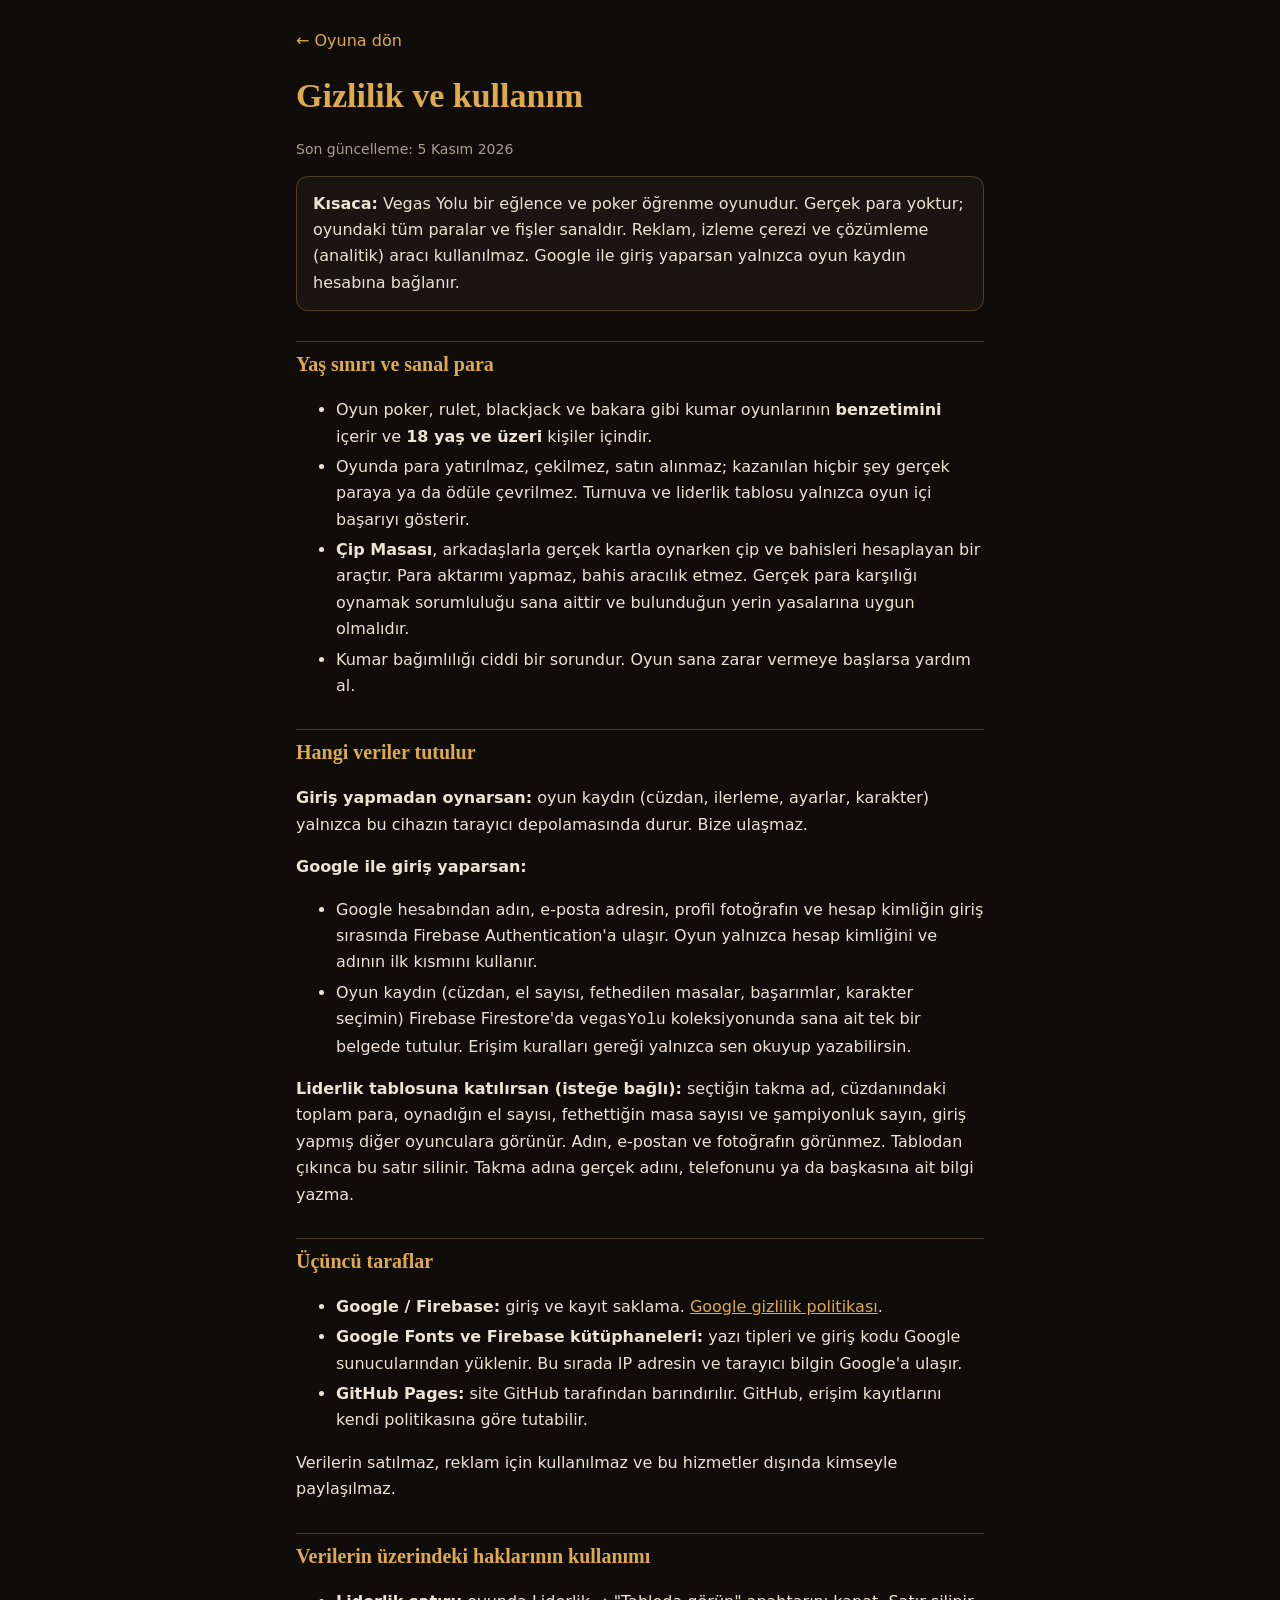
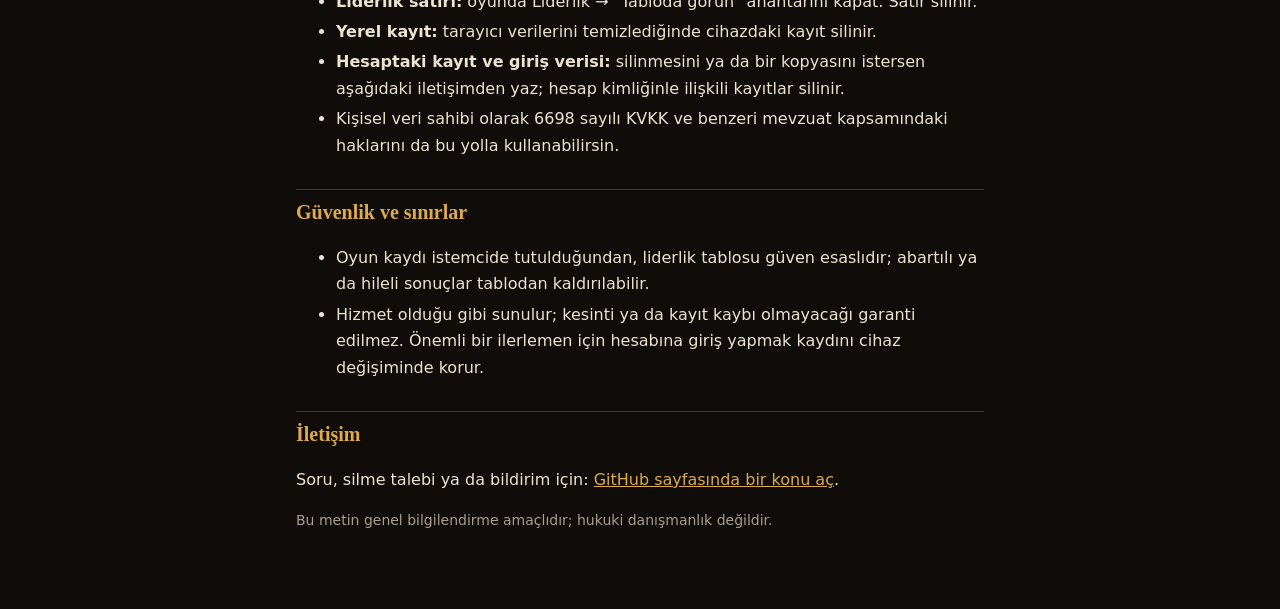
==== kaynak/gizlilik.html @ 66131442 "Gizlilik sayfası, 18+ ve sanal para uyarısı, Çip Masası notu Co-Authored-By: Claude Sonnet 5.5 <nore" ====
<!doctype html>
<html lang="tr">
<head>
<meta charset="utf-8">
<meta name="viewport" content="width=device-width, initial-scale=1">
<meta name="theme-color" content="#0f0c0a">
<link rel="icon" type="image/png" href="ikon.png">
<title>Gizlilik · Vegas Yolu</title>
<style>
:root{--bg:#0f0c0a;--card:#1a1511;--ink:#ece4d3;--muted:#a99f90;--gold:#ddab4b;--line:rgba(221,171,75,.28)}
*{box-sizing:border-box}
body{margin:0;background:var(--bg);color:var(--ink);font:16px/1.65 Manrope,system-ui,-apple-system,"Segoe UI",sans-serif}
main{max-width:720px;margin:0 auto;padding:28px 16px 64px}
h1{font-family:Georgia,"Bodoni Moda",serif;color:var(--gold);font-size:34px;margin:8px 0 4px}
h2{font-family:Georgia,"Bodoni Moda",serif;color:var(--gold);font-size:20px;margin:30px 0 6px;padding-top:6px;border-top:1px solid var(--line)}
p,li{color:var(--ink)}
li{margin:4px 0}
.muted{color:var(--muted);font-size:14px}
a{color:var(--gold)}
.box{background:var(--card);border:1px solid var(--line);border-radius:12px;padding:14px 16px;margin:14px 0}
.back{display:inline-block;margin-bottom:6px;text-decoration:none}
</style>
</head>
<body>
<main>
<a class="back" href="./">← Oyuna dön</a>
<h1>Gizlilik ve kullanım</h1>
<p class="muted">Son güncelleme: 5 Kasım 2026</p>

<div class="box"><b>Kısaca:</b> Vegas Yolu bir eğlence ve poker öğrenme oyunudur. Gerçek para yoktur; oyundaki tüm paralar ve fişler sanaldır. Reklam, izleme çerezi ve çözümleme (analitik) aracı kullanılmaz. Google ile giriş yaparsan yalnızca oyun kaydın hesabına bağlanır.</div>

<h2>Yaş sınırı ve sanal para</h2>
<ul>
<li>Oyun poker, rulet, blackjack ve bakara gibi kumar oyunlarının <b>benzetimini</b> içerir ve <b>18 yaş ve üzeri</b> kişiler içindir.</li>
<li>Oyunda para yatırılmaz, çekilmez, satın alınmaz; kazanılan hiçbir şey gerçek paraya ya da ödüle çevrilmez. Turnuva ve liderlik tablosu yalnızca oyun içi başarıyı gösterir.</li>
<li><b>Çip Masası</b>, arkadaşlarla gerçek kartla oynarken çip ve bahisleri hesaplayan bir araçtır. Para aktarımı yapmaz, bahis aracılık etmez. Gerçek para karşılığı oynamak sorumluluğu sana aittir ve bulunduğun yerin yasalarına uygun olmalıdır.</li>
<li>Kumar bağımlılığı ciddi bir sorundur. Oyun sana zarar vermeye başlarsa yardım al.</li>
</ul>

<h2>Hangi veriler tutulur</h2>
<p><b>Giriş yapmadan oynarsan:</b> oyun kaydın (cüzdan, ilerleme, ayarlar, karakter) yalnızca bu cihazın tarayıcı depolamasında durur. Bize ulaşmaz.</p>
<p><b>Google ile giriş yaparsan:</b></p>
<ul>
<li>Google hesabından adın, e-posta adresin, profil fotoğrafın ve hesap kimliğin giriş sırasında Firebase Authentication'a ulaşır. Oyun yalnızca hesap kimliğini ve adının ilk kısmını kullanır.</li>
<li>Oyun kaydın (cüzdan, el sayısı, fethedilen masalar, başarımlar, karakter seçimin) Firebase Firestore'da <code>vegasYolu</code> koleksiyonunda sana ait tek bir belgede tutulur. Erişim kuralları gereği yalnızca sen okuyup yazabilirsin.</li>
</ul>
<p><b>Liderlik tablosuna katılırsan (isteğe bağlı):</b> seçtiğin takma ad, cüzdanındaki toplam para, oynadığın el sayısı, fethettiğin masa sayısı ve şampiyonluk sayın, giriş yapmış diğer oyunculara görünür. Adın, e-postan ve fotoğrafın görünmez. Tablodan çıkınca bu satır silinir. Takma adına gerçek adını, telefonunu ya da başkasına ait bilgi yazma.</p>

<h2>Üçüncü taraflar</h2>
<ul>
<li><b>Google / Firebase:</b> giriş ve kayıt saklama. <a href="https://policies.google.com/privacy" rel="noopener">Google gizlilik politikası</a>.</li>
<li><b>Google Fonts ve Firebase kütüphaneleri:</b> yazı tipleri ve giriş kodu Google sunucularından yüklenir. Bu sırada IP adresin ve tarayıcı bilgin Google'a ulaşır.</li>
<li><b>GitHub Pages:</b> site GitHub tarafından barındırılır. GitHub, erişim kayıtlarını kendi politikasına göre tutabilir.</li>
</ul>
<p>Verilerin satılmaz, reklam için kullanılmaz ve bu hizmetler dışında kimseyle paylaşılmaz.</p>

<h2>Verilerin üzerindeki haklarının kullanımı</h2>
<ul>
<li><b>Liderlik satırı:</b> oyunda Liderlik → "Tabloda görün" anahtarını kapat. Satır silinir.</li>
<li><b>Yerel kayıt:</b> tarayıcı verilerini temizlediğinde cihazdaki kayıt silinir.</li>
<li><b>Hesaptaki kayıt ve giriş verisi:</b> silinmesini ya da bir kopyasını istersen aşağıdaki iletişimden yaz; hesap kimliğinle ilişkili kayıtlar silinir.</li>
<li>Kişisel veri sahibi olarak 6698 sayılı KVKK ve benzeri mevzuat kapsamındaki haklarını da bu yolla kullanabilirsin.</li>
</ul>

<h2>Güvenlik ve sınırlar</h2>
<ul>
<li>Oyun kaydı istemcide tutulduğundan, liderlik tablosu güven esaslıdır; abartılı ya da hileli sonuçlar tablodan kaldırılabilir.</li>
<li>Hizmet olduğu gibi sunulur; kesinti ya da kayıt kaybı olmayacağı garanti edilmez. Önemli bir ilerlemen için hesabına giriş yapmak kaydını cihaz değişiminde korur.</li>
</ul>

<h2>İletişim</h2>
<p>Soru, silme talebi ya da bildirim için: <a href="https://github.com/eymenefe982/vegas-yolu/issues" rel="noopener">GitHub sayfasında bir konu aç</a>.</p>
<p class="muted">Bu metin genel bilgilendirme amaçlıdır; hukuki danışmanlık değildir.</p>
</main>
</body>
</html>
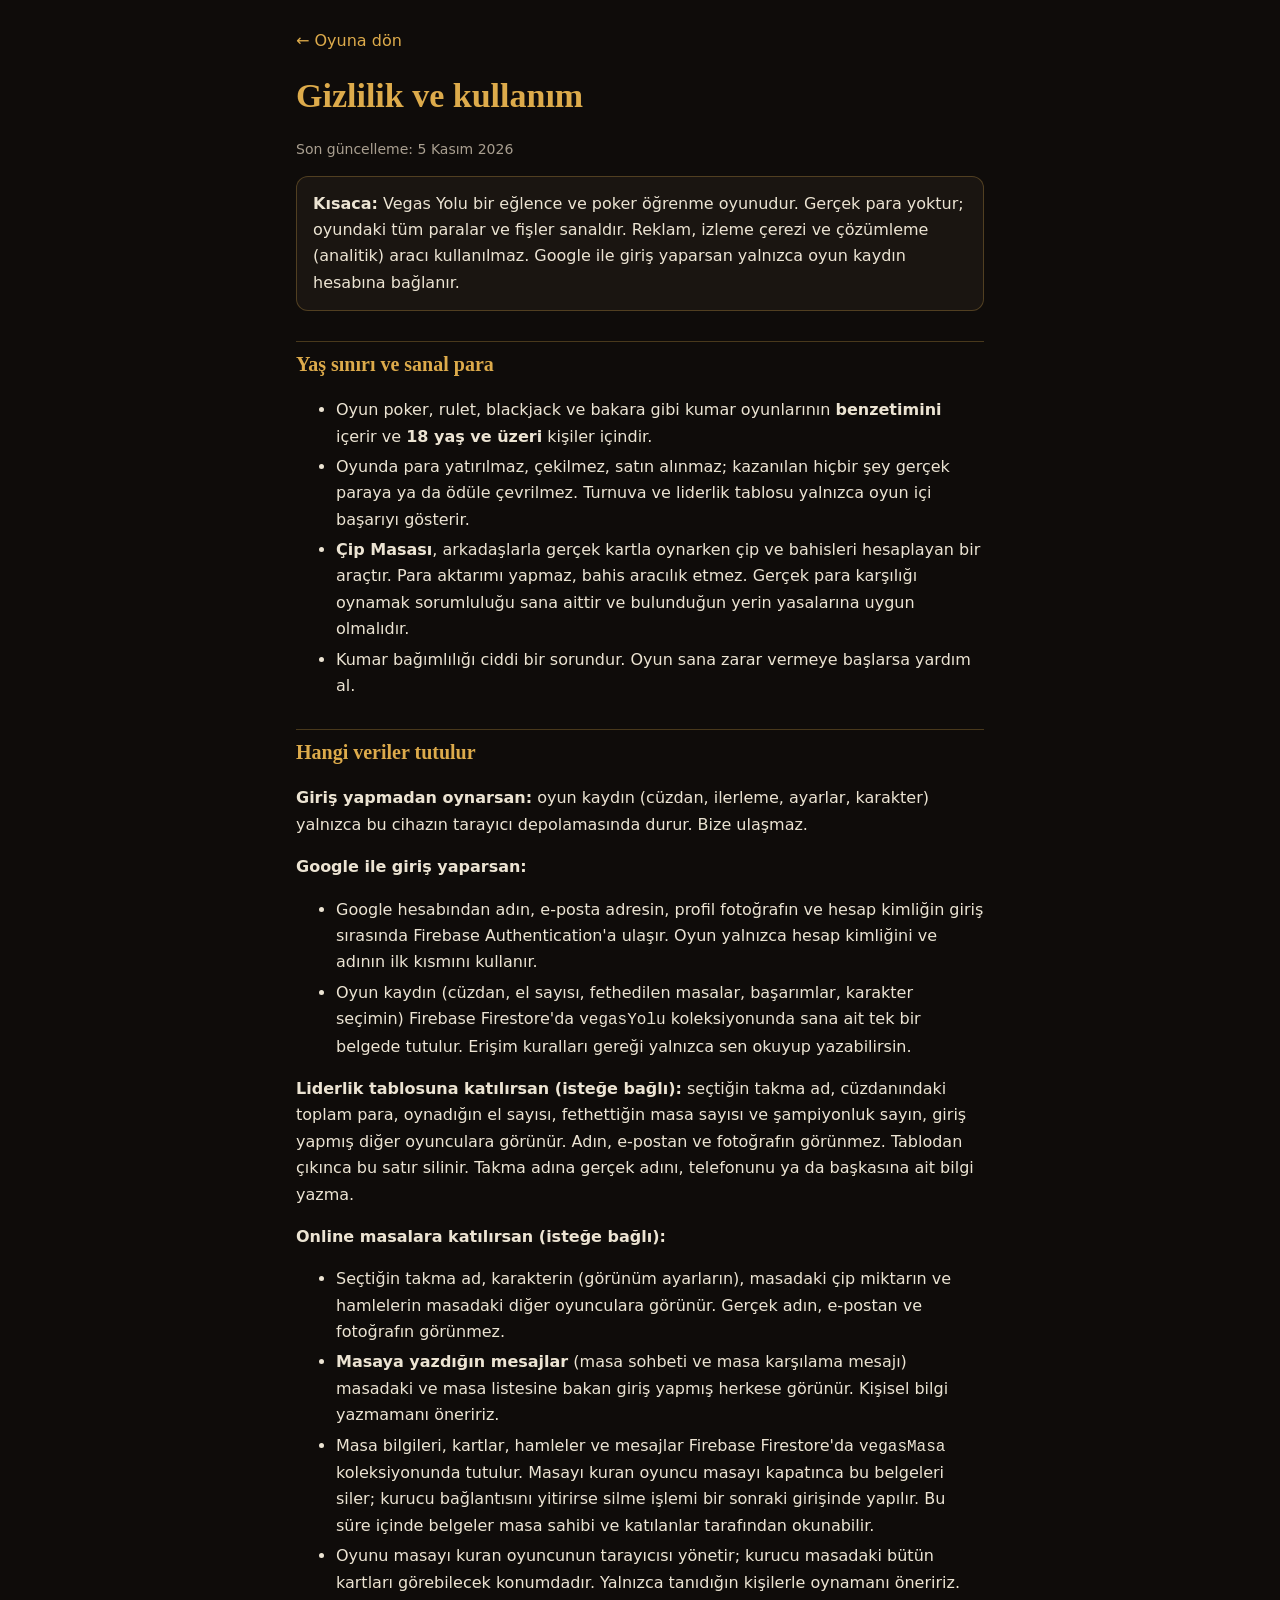
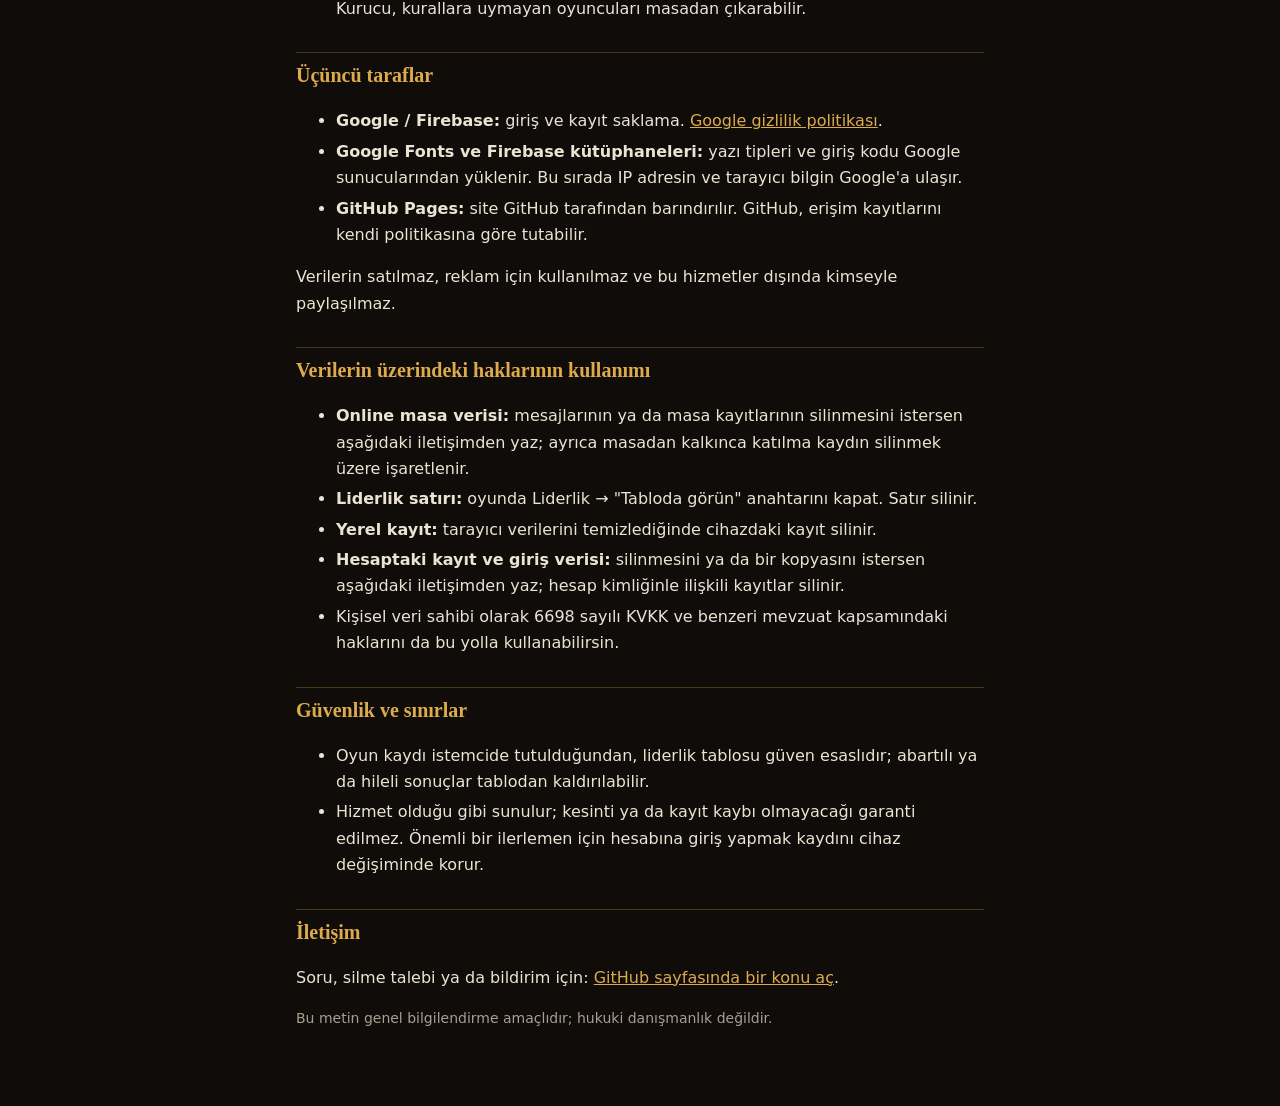
==== commit 361d935f: "Online masalar: masa kurma, listeden katilma, sohbet; KVKK online uyarisi - online-motor.js: masa sa" ====
--- a/kaynak/gizlilik.html
+++ b/kaynak/gizlilik.html
@@ -46,6 +46,14 @@
 </ul>
 <p><b>Liderlik tablosuna katılırsan (isteğe bağlı):</b> seçtiğin takma ad, cüzdanındaki toplam para, oynadığın el sayısı, fethettiğin masa sayısı ve şampiyonluk sayın, giriş yapmış diğer oyunculara görünür. Adın, e-postan ve fotoğrafın görünmez. Tablodan çıkınca bu satır silinir. Takma adına gerçek adını, telefonunu ya da başkasına ait bilgi yazma.</p>
 
+<p><b>Online masalara katılırsan (isteğe bağlı):</b></p>
+<ul>
+<li>Seçtiğin takma ad, karakterin (görünüm ayarların), masadaki çip miktarın ve hamlelerin masadaki diğer oyunculara görünür. Gerçek adın, e-postan ve fotoğrafın görünmez.</li>
+<li><b>Masaya yazdığın mesajlar</b> (masa sohbeti ve masa karşılama mesajı) masadaki ve masa listesine bakan giriş yapmış herkese görünür. Kişisel bilgi yazmamanı öneririz.</li>
+<li>Masa bilgileri, kartlar, hamleler ve mesajlar Firebase Firestore'da <code>vegasMasa</code> koleksiyonunda tutulur. Masayı kuran oyuncu masayı kapatınca bu belgeleri siler; kurucu bağlantısını yitirirse silme işlemi bir sonraki girişinde yapılır. Bu süre içinde belgeler masa sahibi ve katılanlar tarafından okunabilir.</li>
+<li>Oyunu masayı kuran oyuncunun tarayıcısı yönetir; kurucu masadaki bütün kartları görebilecek konumdadır. Yalnızca tanıdığın kişilerle oynamanı öneririz. Kurucu, kurallara uymayan oyuncuları masadan çıkarabilir.</li>
+</ul>
+
 <h2>Üçüncü taraflar</h2>
 <ul>
 <li><b>Google / Firebase:</b> giriş ve kayıt saklama. <a href="https://policies.google.com/privacy" rel="noopener">Google gizlilik politikası</a>.</li>
@@ -56,6 +64,7 @@
 
 <h2>Verilerin üzerindeki haklarının kullanımı</h2>
 <ul>
+<li><b>Online masa verisi:</b> mesajlarının ya da masa kayıtlarının silinmesini istersen aşağıdaki iletişimden yaz; ayrıca masadan kalkınca katılma kaydın silinmek üzere işaretlenir.</li>
 <li><b>Liderlik satırı:</b> oyunda Liderlik → "Tabloda görün" anahtarını kapat. Satır silinir.</li>
 <li><b>Yerel kayıt:</b> tarayıcı verilerini temizlediğinde cihazdaki kayıt silinir.</li>
 <li><b>Hesaptaki kayıt ve giriş verisi:</b> silinmesini ya da bir kopyasını istersen aşağıdaki iletişimden yaz; hesap kimliğinle ilişkili kayıtlar silinir.</li>
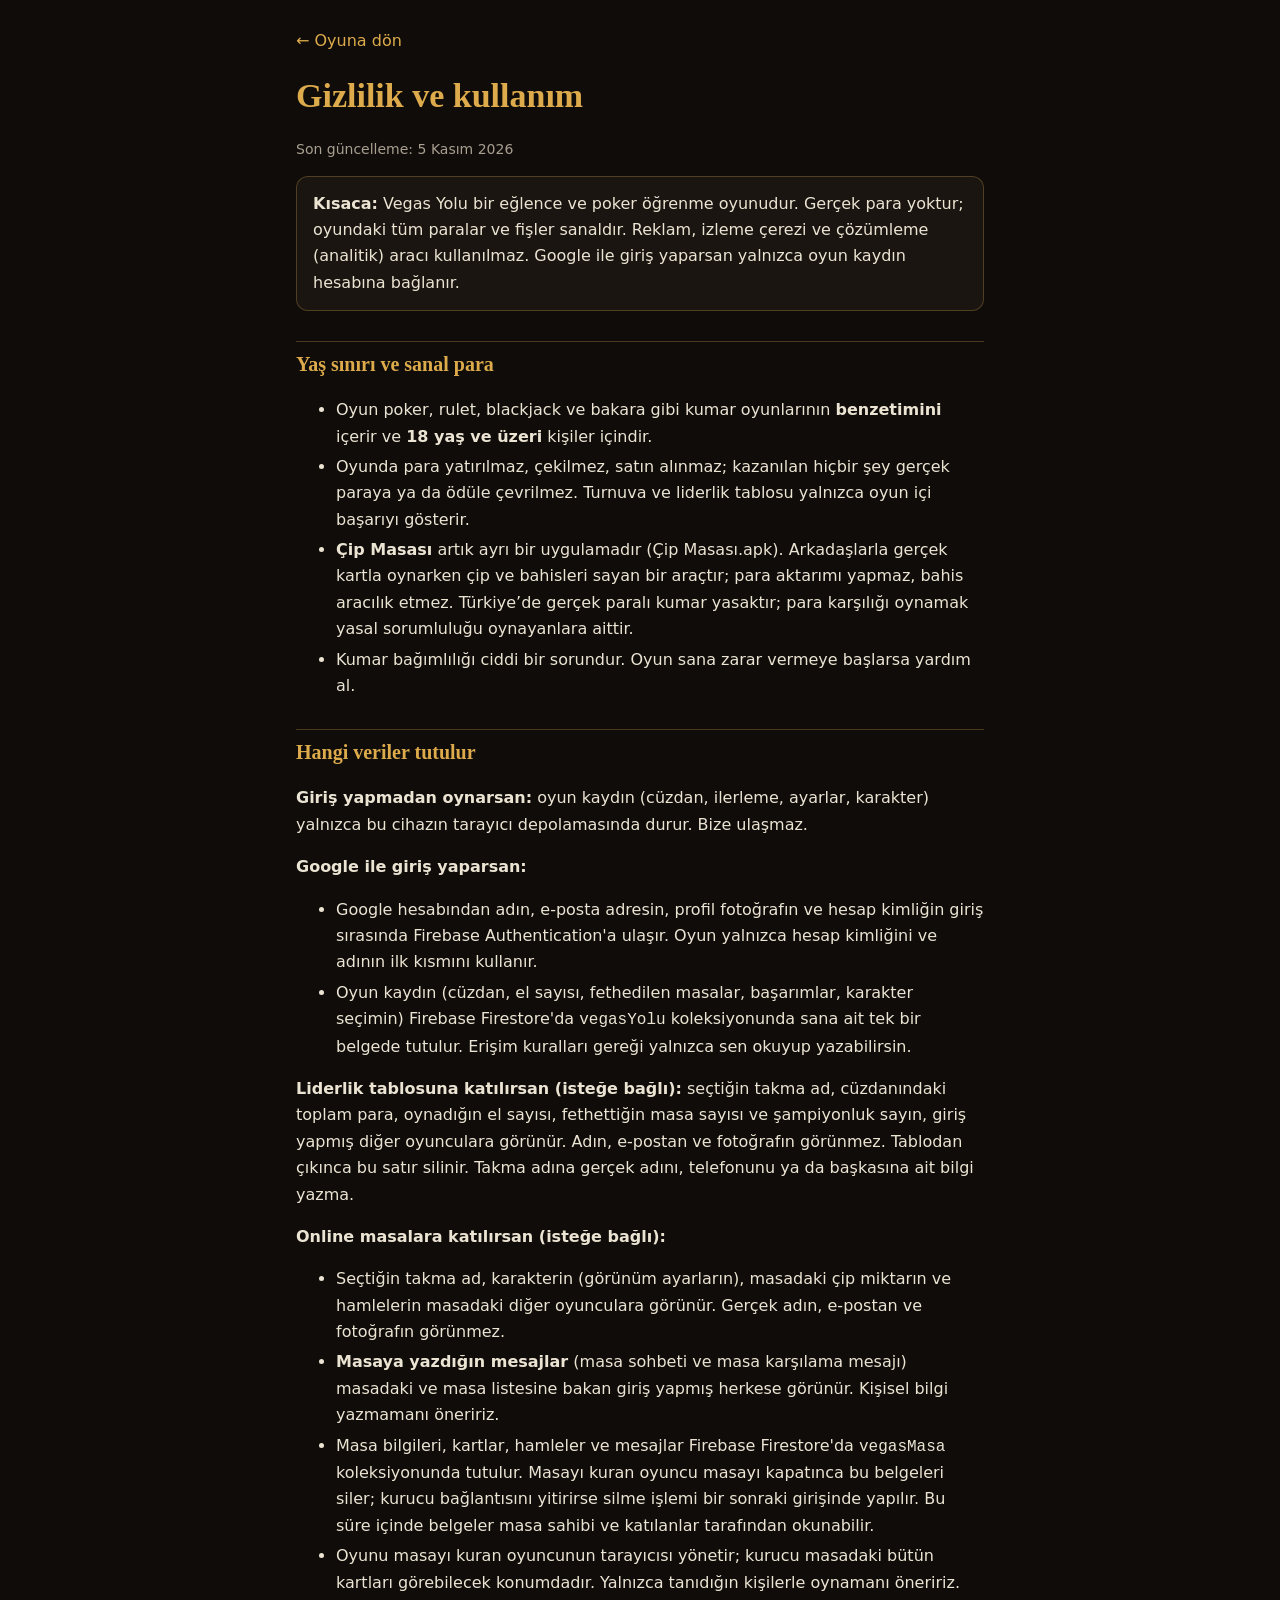
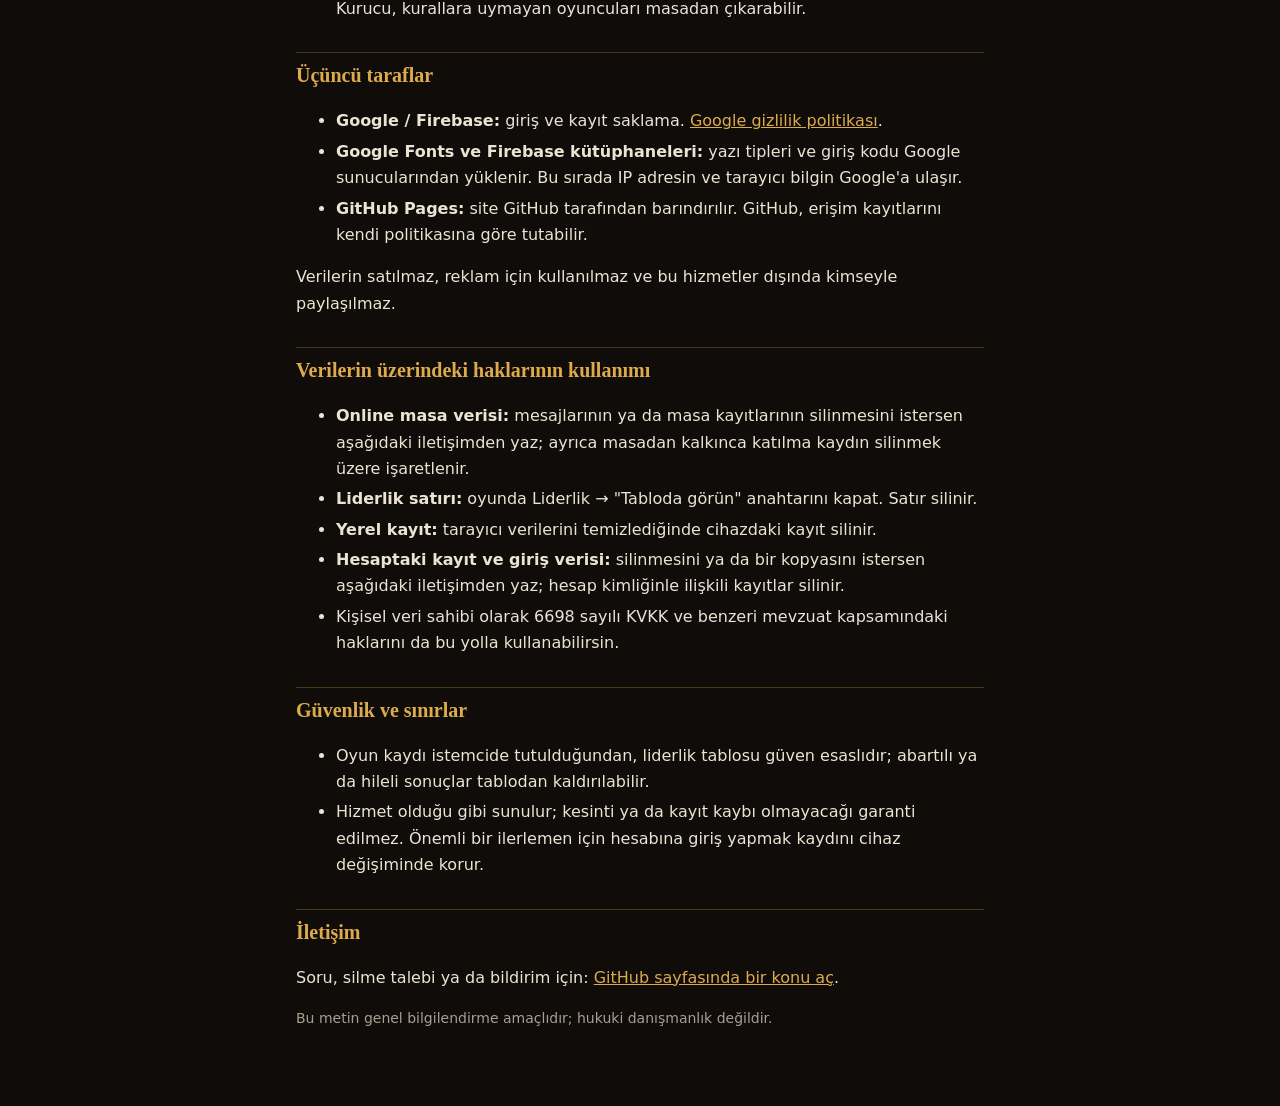
==== commit 597de537: "Cip Masasi ayri mobil uygulama; cayci yolu, cihaz secimi, el asamasi, uyarilar - Cip Masasi ana uygu" ====
--- a/kaynak/gizlilik.html
+++ b/kaynak/gizlilik.html
@@ -33,7 +33,7 @@
 <ul>
 <li>Oyun poker, rulet, blackjack ve bakara gibi kumar oyunlarının <b>benzetimini</b> içerir ve <b>18 yaş ve üzeri</b> kişiler içindir.</li>
 <li>Oyunda para yatırılmaz, çekilmez, satın alınmaz; kazanılan hiçbir şey gerçek paraya ya da ödüle çevrilmez. Turnuva ve liderlik tablosu yalnızca oyun içi başarıyı gösterir.</li>
-<li><b>Çip Masası</b>, arkadaşlarla gerçek kartla oynarken çip ve bahisleri hesaplayan bir araçtır. Para aktarımı yapmaz, bahis aracılık etmez. Gerçek para karşılığı oynamak sorumluluğu sana aittir ve bulunduğun yerin yasalarına uygun olmalıdır.</li>
+<li><b>Çip Masası</b> artık ayrı bir uygulamadır (Çip Masası.apk). Arkadaşlarla gerçek kartla oynarken çip ve bahisleri sayan bir araçtır; para aktarımı yapmaz, bahis aracılık etmez. Türkiye’de gerçek paralı kumar yasaktır; para karşılığı oynamak yasal sorumluluğu oynayanlara aittir.</li>
 <li>Kumar bağımlılığı ciddi bir sorundur. Oyun sana zarar vermeye başlarsa yardım al.</li>
 </ul>
 
